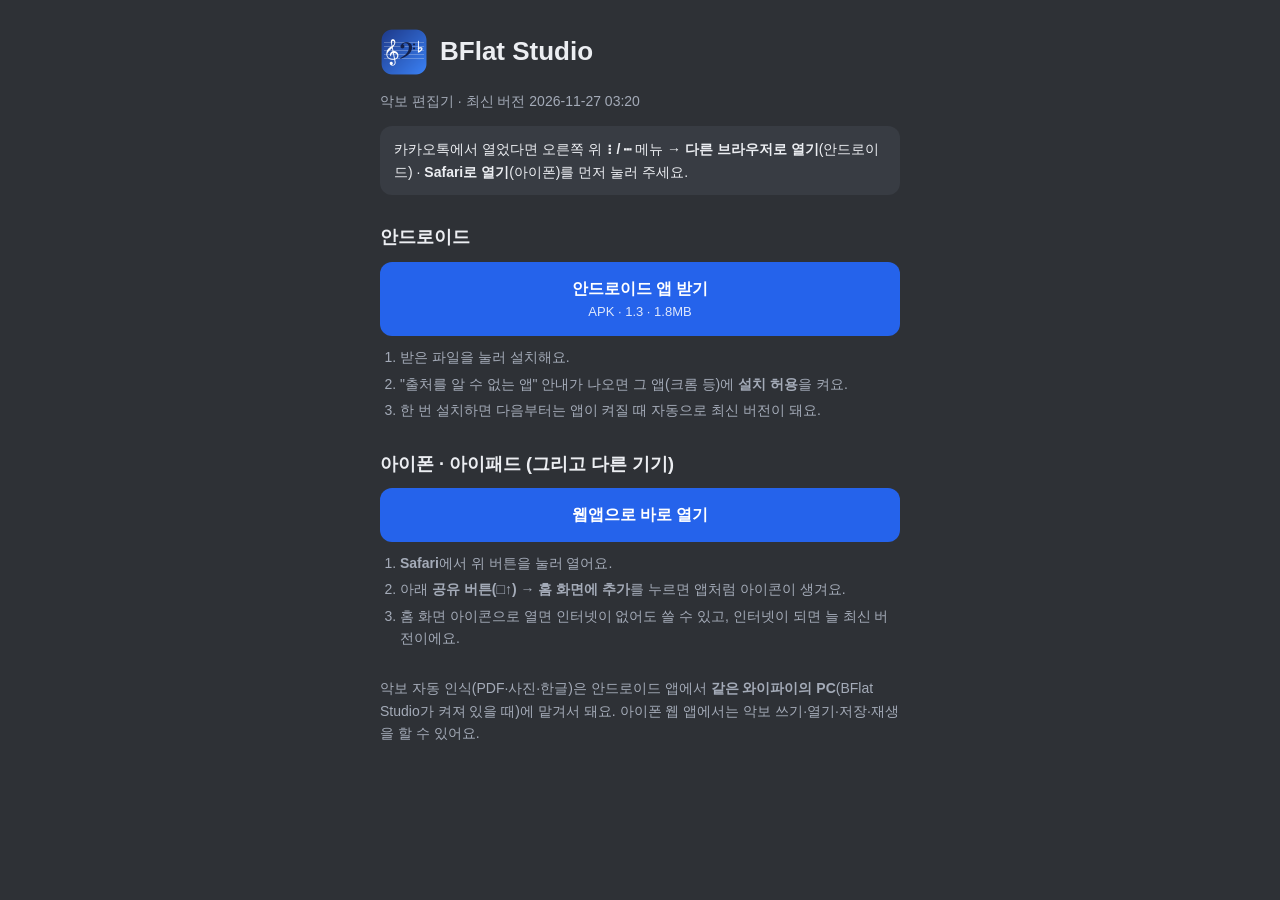
==== index.html @ 0d73921e "BFlat 다운로드 페이지" ====
<!doctype html>
<html lang="ko"><head><meta charset="utf-8"><meta name="viewport" content="width=device-width, initial-scale=1">
<title>BFlat Studio 받기</title><link rel="icon" href="www/assets/logo.svg"><link rel="apple-touch-icon" href="www/assets/apple-touch-icon.png">
<style>
body{margin:0;font:16px/1.6 -apple-system,'Malgun Gothic','Apple SD Gothic Neo',sans-serif;background:#2e3136;color:#eceef2}
main{max-width:520px;margin:0 auto;padding:28px 18px 40px}
h1{display:flex;align-items:center;gap:12px;font-size:26px;margin:0 0 6px} h1 img{width:48px;height:48px;border-radius:12px}
h2{font-size:18px;margin:28px 0 8px} .muted{color:#a4abb8;font-size:14px}
.btn{display:block;text-align:center;background:#2563eb;color:#fff;text-decoration:none;font-weight:700;padding:14px;border-radius:12px;margin:10px 0}
.btn small{display:block;font-weight:400;opacity:.85;font-size:13px} .btn.alt{background:#3f4550}
ol{padding-left:20px;margin:6px 0} li{margin:4px 0} code{background:#3f4550;padding:1px 6px;border-radius:6px}
.box{background:#383c43;border-radius:12px;padding:12px 14px;margin-top:10px;font-size:14px}
</style></head><body><main>
<h1><img src="www/assets/icon-192.png" alt="">BFlat Studio</h1>
<p class="muted">악보 편집기 · 최신 버전 2026-11-27 03:20</p>
<div class="box">카카오톡에서 열었다면 오른쪽 위 <b>⋮ / ⋯</b> 메뉴 → <b>다른 브라우저로 열기</b>(안드로이드) · <b>Safari로 열기</b>(아이폰)를 먼저 눌러 주세요.</div>
<h2>안드로이드</h2>
<a class="btn" href="BFlatStudio.apk" download>안드로이드 앱 받기 <small>APK · 1.3 · 1.8MB</small></a>
<ol class="muted"><li>받은 파일을 눌러 설치해요.</li><li>"출처를 알 수 없는 앱" 안내가 나오면 그 앱(크롬 등)에 <b>설치 허용</b>을 켜요.</li><li>한 번 설치하면 다음부터는 앱이 켜질 때 자동으로 최신 버전이 돼요.</li></ol>
<h2>아이폰 · 아이패드 (그리고 다른 기기)</h2>
<a class="btn" href="www/index.html">웹앱으로 바로 열기</a>
<ol class="muted"><li><b>Safari</b>에서 위 버튼을 눌러 열어요.</li><li>아래 <b>공유 버튼(□↑)</b> → <b>홈 화면에 추가</b>를 누르면 앱처럼 아이콘이 생겨요.</li><li>홈 화면 아이콘으로 열면 인터넷이 없어도 쓸 수 있고, 인터넷이 되면 늘 최신 버전이에요.</li></ol>
<p class="muted" style="margin-top:28px">악보 자동 인식(PDF·사진·한글)은 안드로이드 앱에서 <b>같은 와이파이의 PC</b>(BFlat Studio가 켜져 있을 때)에 맡겨서 돼요. 아이폰 웹 앱에서는 악보 쓰기·열기·저장·재생을 할 수 있어요.</p>
</main></body></html>
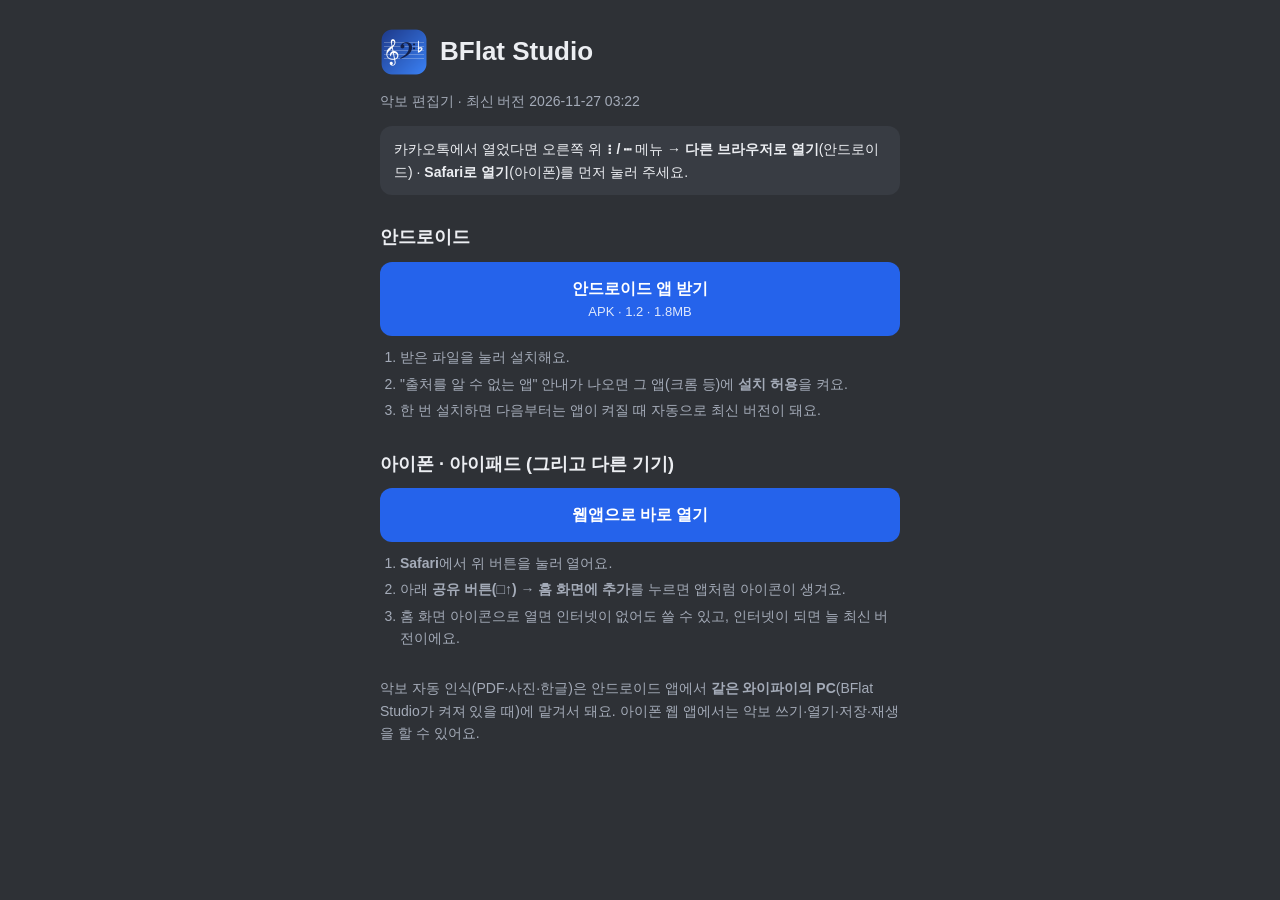
==== commit 863818a5: "BFlat 다운로드 페이지" ====
--- a/index.html
+++ b/index.html
@@ -12,10 +12,10 @@
 .box{background:#383c43;border-radius:12px;padding:12px 14px;margin-top:10px;font-size:14px}
 </style></head><body><main>
 <h1><img src="www/assets/icon-192.png" alt="">BFlat Studio</h1>
-<p class="muted">악보 편집기 · 최신 버전 2026-11-27 03:20</p>
+<p class="muted">악보 편집기 · 최신 버전 2026-11-27 03:22</p>
 <div class="box">카카오톡에서 열었다면 오른쪽 위 <b>⋮ / ⋯</b> 메뉴 → <b>다른 브라우저로 열기</b>(안드로이드) · <b>Safari로 열기</b>(아이폰)를 먼저 눌러 주세요.</div>
 <h2>안드로이드</h2>
-<a class="btn" href="BFlatStudio.apk" download>안드로이드 앱 받기 <small>APK · 1.3 · 1.8MB</small></a>
+<a class="btn" href="BFlatStudio.apk" download>안드로이드 앱 받기 <small>APK · 1.2 · 1.8MB</small></a>
 <ol class="muted"><li>받은 파일을 눌러 설치해요.</li><li>"출처를 알 수 없는 앱" 안내가 나오면 그 앱(크롬 등)에 <b>설치 허용</b>을 켜요.</li><li>한 번 설치하면 다음부터는 앱이 켜질 때 자동으로 최신 버전이 돼요.</li></ol>
 <h2>아이폰 · 아이패드 (그리고 다른 기기)</h2>
 <a class="btn" href="www/index.html">웹앱으로 바로 열기</a>
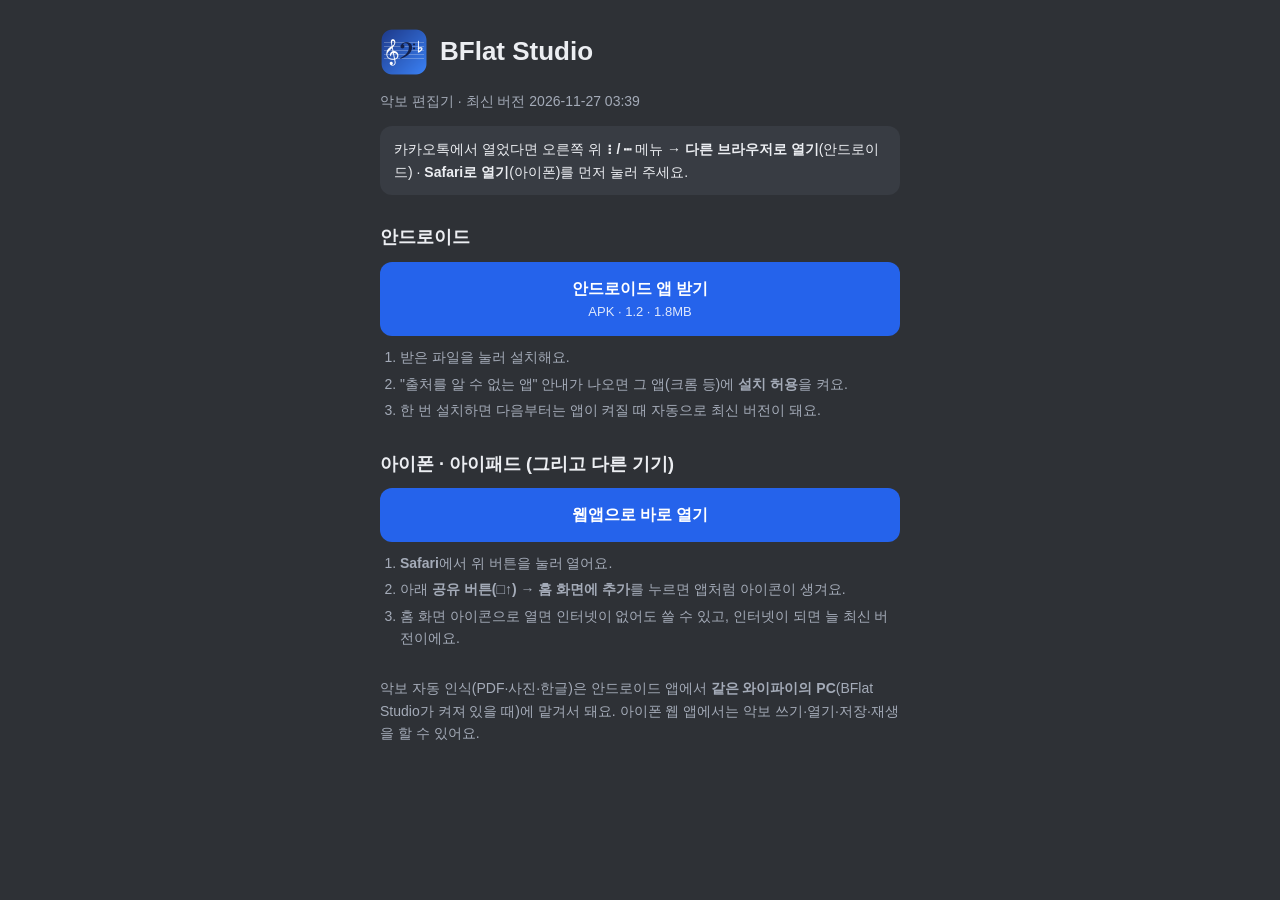
==== commit 35bd7234: "BFlat 다운로드 페이지" ====
--- a/index.html
+++ b/index.html
@@ -12,7 +12,7 @@
 .box{background:#383c43;border-radius:12px;padding:12px 14px;margin-top:10px;font-size:14px}
 </style></head><body><main>
 <h1><img src="www/assets/icon-192.png" alt="">BFlat Studio</h1>
-<p class="muted">악보 편집기 · 최신 버전 2026-11-27 03:22</p>
+<p class="muted">악보 편집기 · 최신 버전 2026-11-27 03:39</p>
 <div class="box">카카오톡에서 열었다면 오른쪽 위 <b>⋮ / ⋯</b> 메뉴 → <b>다른 브라우저로 열기</b>(안드로이드) · <b>Safari로 열기</b>(아이폰)를 먼저 눌러 주세요.</div>
 <h2>안드로이드</h2>
 <a class="btn" href="BFlatStudio.apk" download>안드로이드 앱 받기 <small>APK · 1.2 · 1.8MB</small></a>
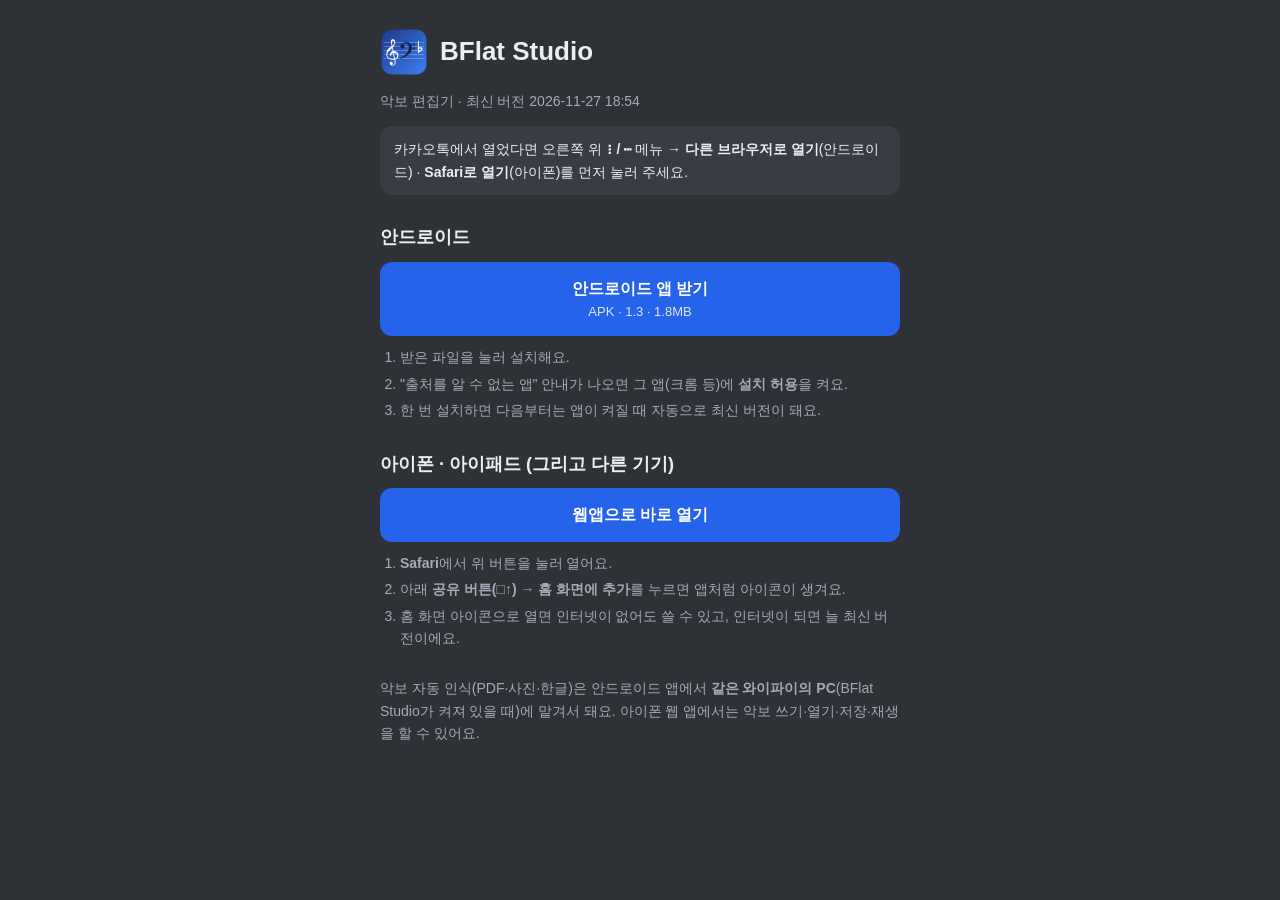
==== commit e027d87d: "BFlat 다운로드 페이지" ====
--- a/index.html
+++ b/index.html
@@ -12,10 +12,10 @@
 .box{background:#383c43;border-radius:12px;padding:12px 14px;margin-top:10px;font-size:14px}
 </style></head><body><main>
 <h1><img src="www/assets/icon-192.png" alt="">BFlat Studio</h1>
-<p class="muted">악보 편집기 · 최신 버전 2026-11-27 03:39</p>
+<p class="muted">악보 편집기 · 최신 버전 2026-11-27 18:54</p>
 <div class="box">카카오톡에서 열었다면 오른쪽 위 <b>⋮ / ⋯</b> 메뉴 → <b>다른 브라우저로 열기</b>(안드로이드) · <b>Safari로 열기</b>(아이폰)를 먼저 눌러 주세요.</div>
 <h2>안드로이드</h2>
-<a class="btn" href="BFlatStudio.apk" download>안드로이드 앱 받기 <small>APK · 1.2 · 1.8MB</small></a>
+<a class="btn" href="BFlatStudio.apk" download>안드로이드 앱 받기 <small>APK · 1.3 · 1.8MB</small></a>
 <ol class="muted"><li>받은 파일을 눌러 설치해요.</li><li>"출처를 알 수 없는 앱" 안내가 나오면 그 앱(크롬 등)에 <b>설치 허용</b>을 켜요.</li><li>한 번 설치하면 다음부터는 앱이 켜질 때 자동으로 최신 버전이 돼요.</li></ol>
 <h2>아이폰 · 아이패드 (그리고 다른 기기)</h2>
 <a class="btn" href="www/index.html">웹앱으로 바로 열기</a>
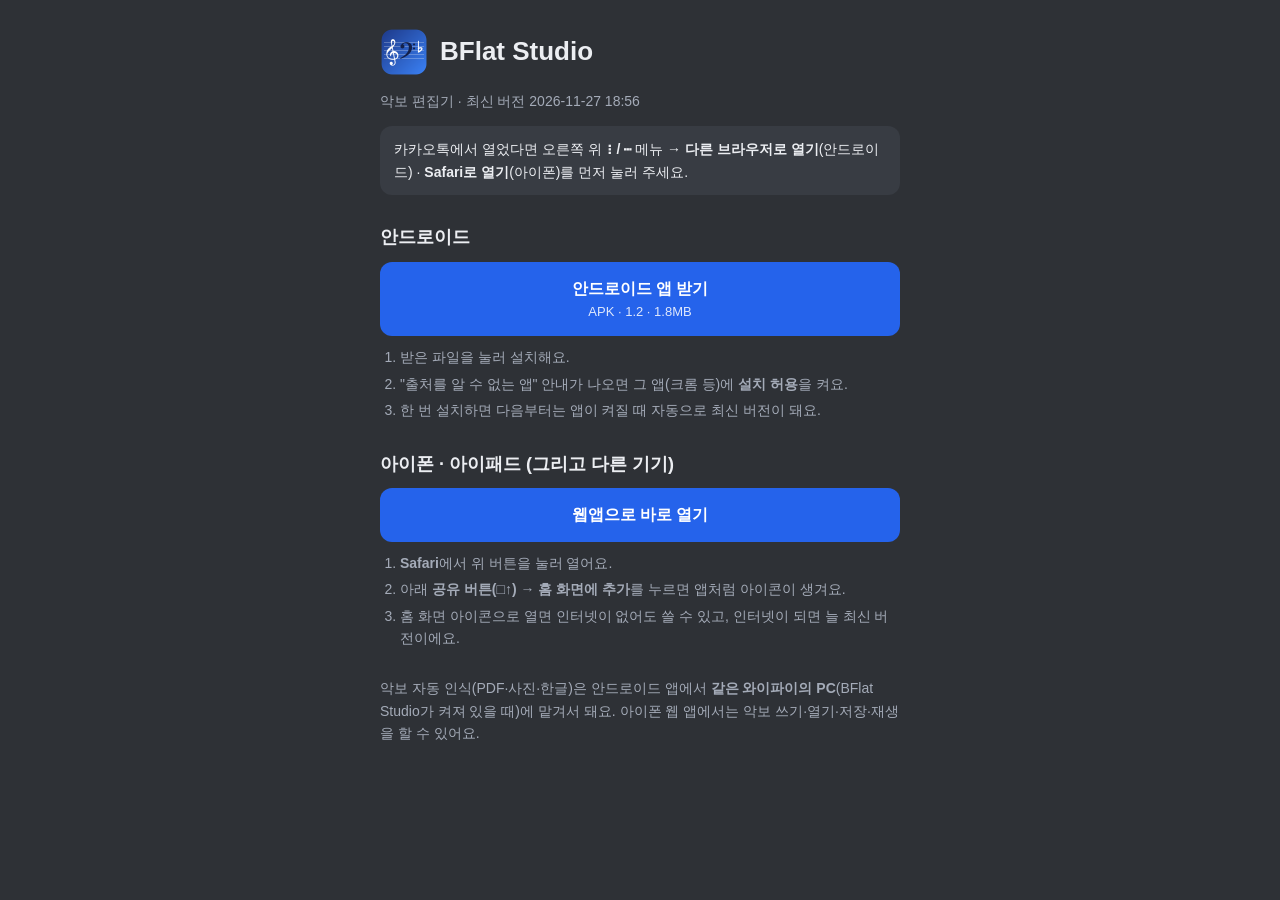
==== commit b38dfd78: "BFlat 다운로드 페이지" ====
--- a/index.html
+++ b/index.html
@@ -12,10 +12,10 @@
 .box{background:#383c43;border-radius:12px;padding:12px 14px;margin-top:10px;font-size:14px}
 </style></head><body><main>
 <h1><img src="www/assets/icon-192.png" alt="">BFlat Studio</h1>
-<p class="muted">악보 편집기 · 최신 버전 2026-11-27 18:54</p>
+<p class="muted">악보 편집기 · 최신 버전 2026-11-27 18:56</p>
 <div class="box">카카오톡에서 열었다면 오른쪽 위 <b>⋮ / ⋯</b> 메뉴 → <b>다른 브라우저로 열기</b>(안드로이드) · <b>Safari로 열기</b>(아이폰)를 먼저 눌러 주세요.</div>
 <h2>안드로이드</h2>
-<a class="btn" href="BFlatStudio.apk" download>안드로이드 앱 받기 <small>APK · 1.3 · 1.8MB</small></a>
+<a class="btn" href="BFlatStudio.apk" download>안드로이드 앱 받기 <small>APK · 1.2 · 1.8MB</small></a>
 <ol class="muted"><li>받은 파일을 눌러 설치해요.</li><li>"출처를 알 수 없는 앱" 안내가 나오면 그 앱(크롬 등)에 <b>설치 허용</b>을 켜요.</li><li>한 번 설치하면 다음부터는 앱이 켜질 때 자동으로 최신 버전이 돼요.</li></ol>
 <h2>아이폰 · 아이패드 (그리고 다른 기기)</h2>
 <a class="btn" href="www/index.html">웹앱으로 바로 열기</a>
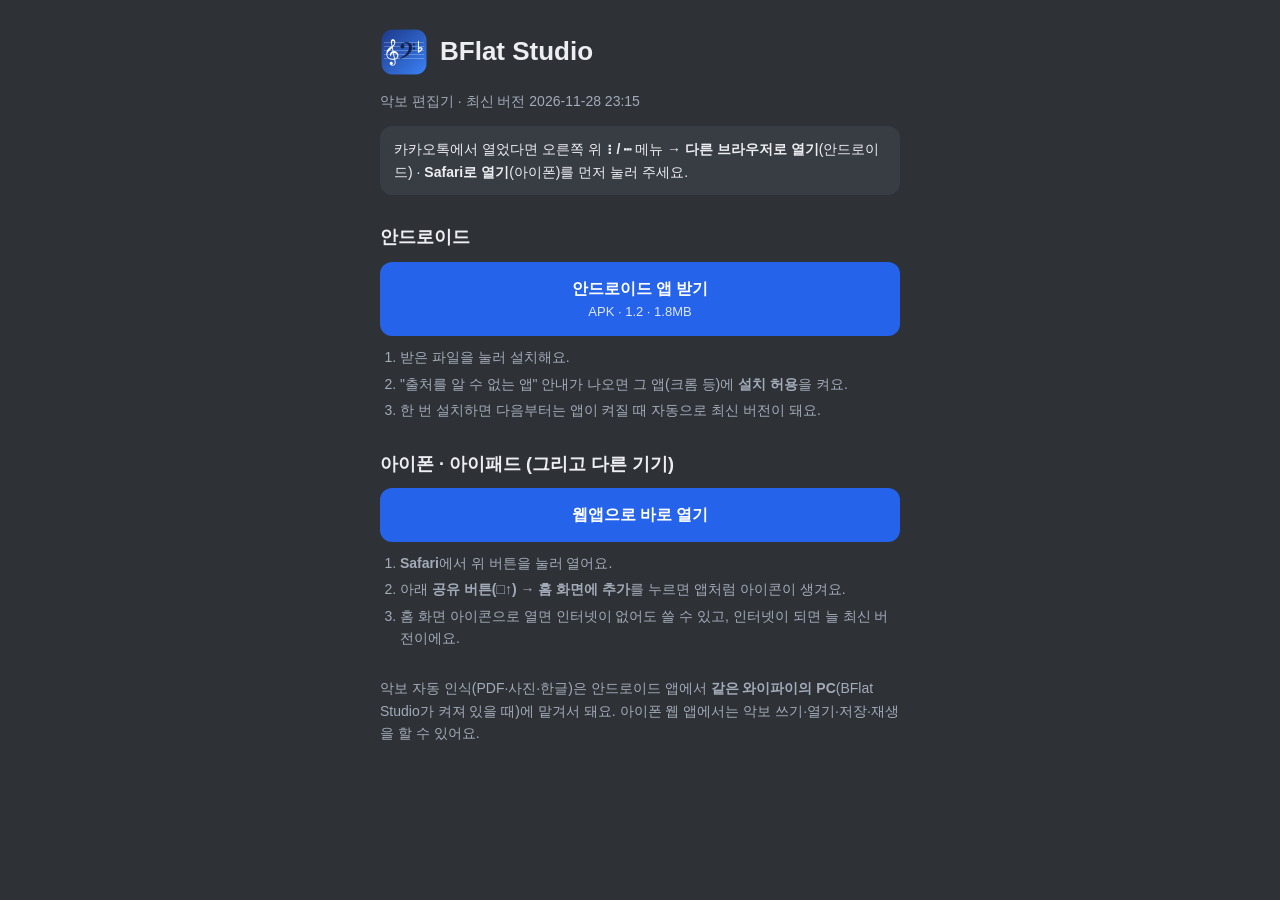
==== commit 3548e5e8: "BFlat 다운로드 페이지" ====
--- a/index.html
+++ b/index.html
@@ -12,7 +12,7 @@
 .box{background:#383c43;border-radius:12px;padding:12px 14px;margin-top:10px;font-size:14px}
 </style></head><body><main>
 <h1><img src="www/assets/icon-192.png" alt="">BFlat Studio</h1>
-<p class="muted">악보 편집기 · 최신 버전 2026-11-27 18:56</p>
+<p class="muted">악보 편집기 · 최신 버전 2026-11-28 23:15</p>
 <div class="box">카카오톡에서 열었다면 오른쪽 위 <b>⋮ / ⋯</b> 메뉴 → <b>다른 브라우저로 열기</b>(안드로이드) · <b>Safari로 열기</b>(아이폰)를 먼저 눌러 주세요.</div>
 <h2>안드로이드</h2>
 <a class="btn" href="BFlatStudio.apk" download>안드로이드 앱 받기 <small>APK · 1.2 · 1.8MB</small></a>
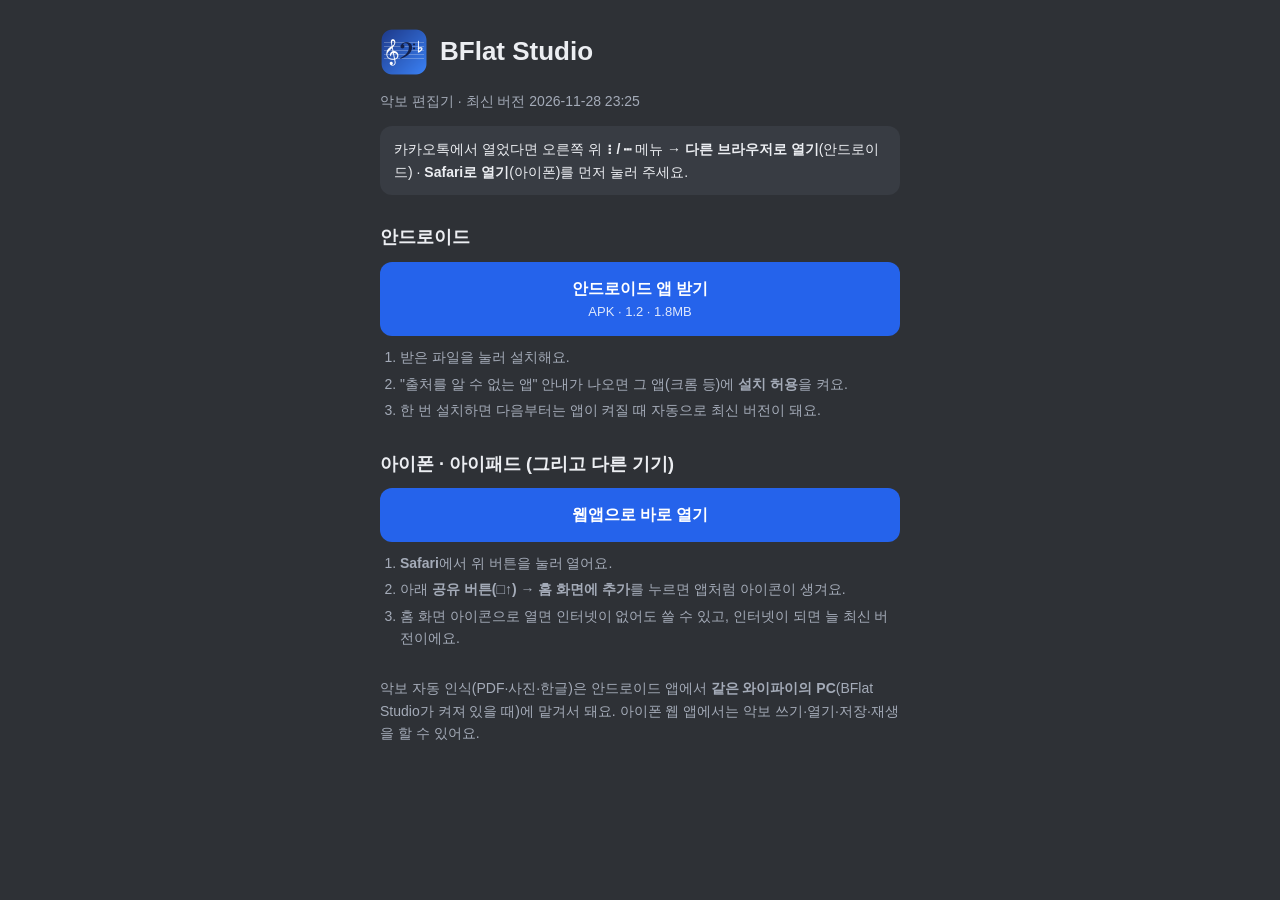
==== commit 91bdc62c: "BFlat 다운로드 페이지" ====
--- a/index.html
+++ b/index.html
@@ -12,7 +12,7 @@
 .box{background:#383c43;border-radius:12px;padding:12px 14px;margin-top:10px;font-size:14px}
 </style></head><body><main>
 <h1><img src="www/assets/icon-192.png" alt="">BFlat Studio</h1>
-<p class="muted">악보 편집기 · 최신 버전 2026-11-28 23:15</p>
+<p class="muted">악보 편집기 · 최신 버전 2026-11-28 23:25</p>
 <div class="box">카카오톡에서 열었다면 오른쪽 위 <b>⋮ / ⋯</b> 메뉴 → <b>다른 브라우저로 열기</b>(안드로이드) · <b>Safari로 열기</b>(아이폰)를 먼저 눌러 주세요.</div>
 <h2>안드로이드</h2>
 <a class="btn" href="BFlatStudio.apk" download>안드로이드 앱 받기 <small>APK · 1.2 · 1.8MB</small></a>
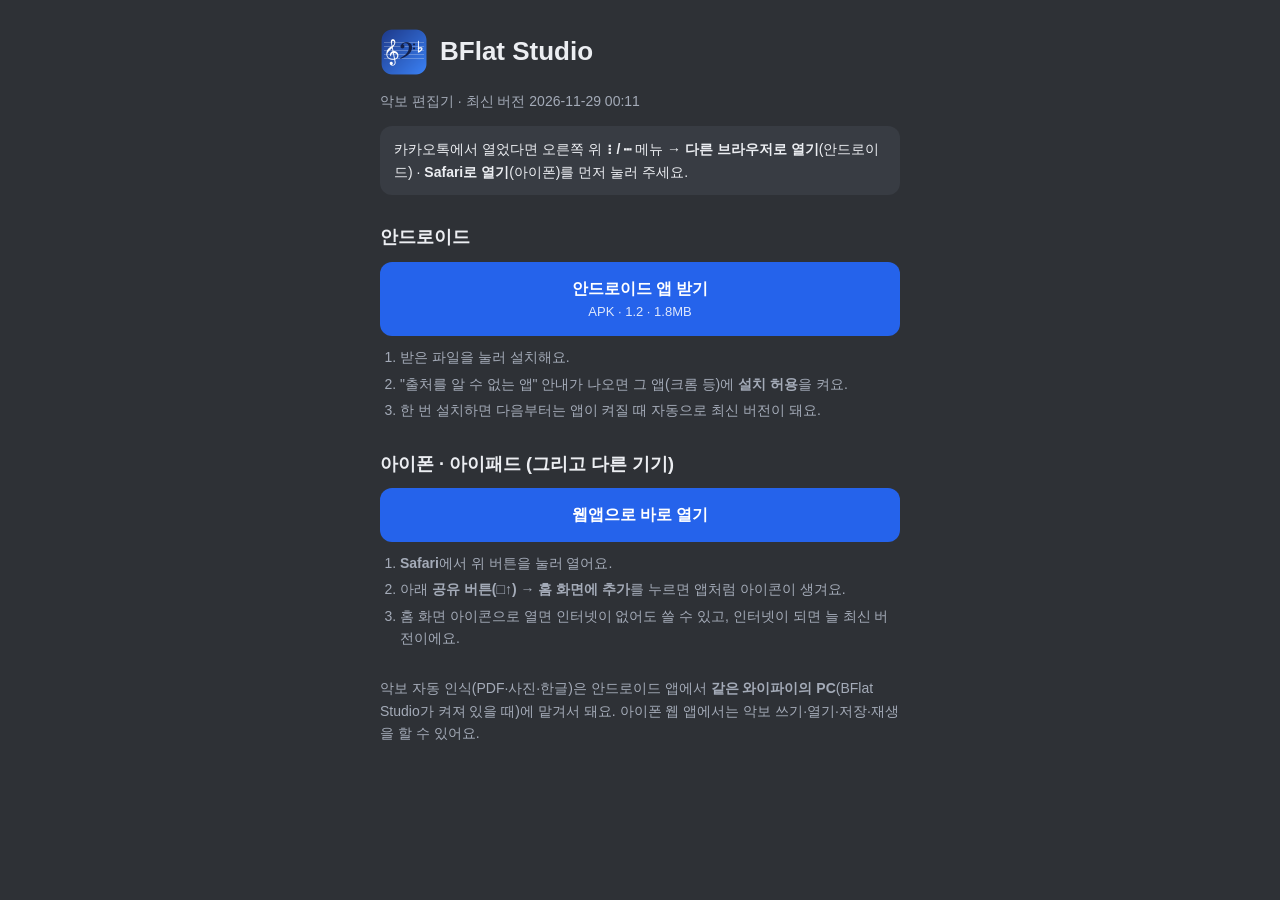
==== commit 040239d8: "BFlat 다운로드 페이지" ====
--- a/index.html
+++ b/index.html
@@ -12,7 +12,7 @@
 .box{background:#383c43;border-radius:12px;padding:12px 14px;margin-top:10px;font-size:14px}
 </style></head><body><main>
 <h1><img src="www/assets/icon-192.png" alt="">BFlat Studio</h1>
-<p class="muted">악보 편집기 · 최신 버전 2026-11-28 23:25</p>
+<p class="muted">악보 편집기 · 최신 버전 2026-11-29 00:11</p>
 <div class="box">카카오톡에서 열었다면 오른쪽 위 <b>⋮ / ⋯</b> 메뉴 → <b>다른 브라우저로 열기</b>(안드로이드) · <b>Safari로 열기</b>(아이폰)를 먼저 눌러 주세요.</div>
 <h2>안드로이드</h2>
 <a class="btn" href="BFlatStudio.apk" download>안드로이드 앱 받기 <small>APK · 1.2 · 1.8MB</small></a>
